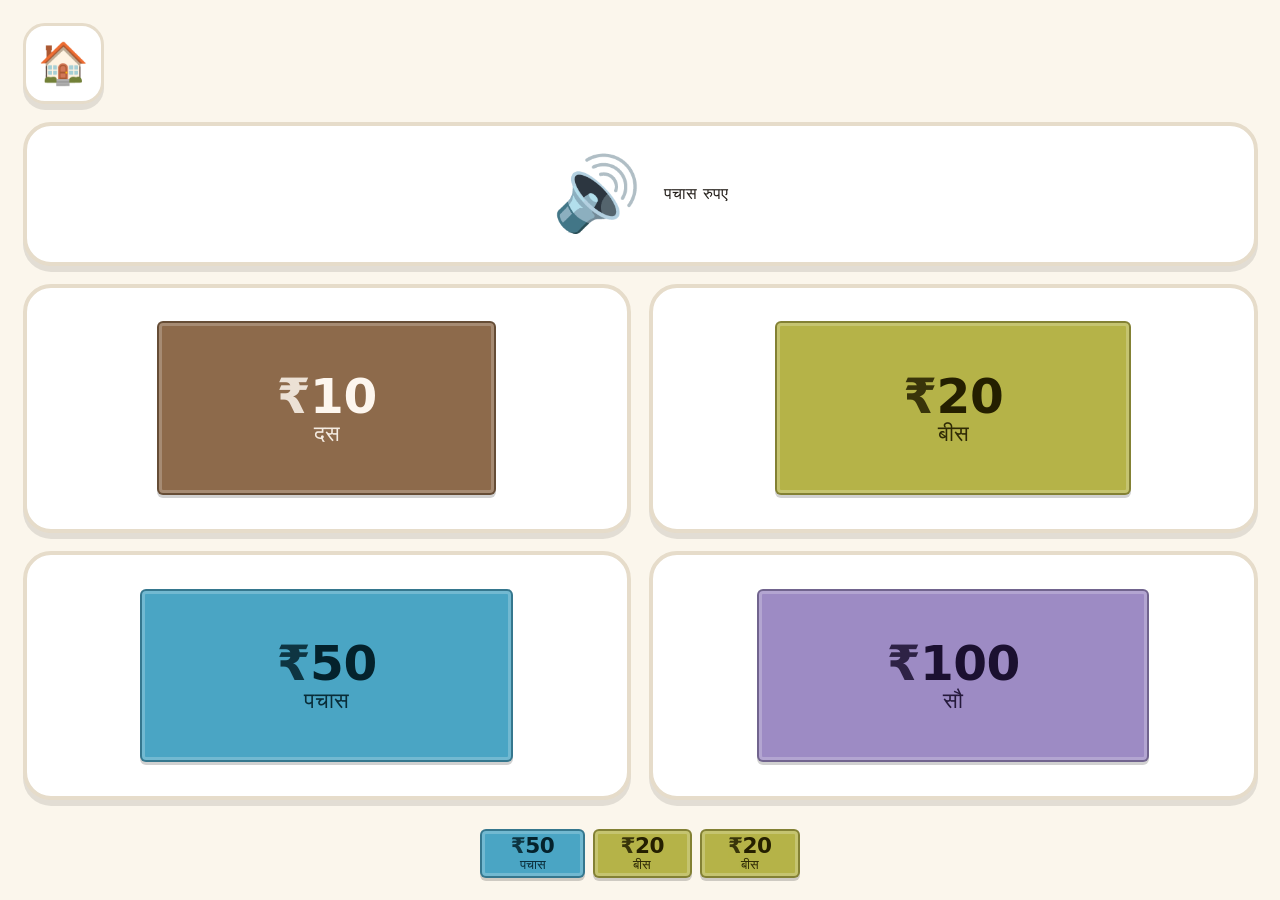
==== tools/note-check.html @ 7c6976b0 "Add spaced review, tense questions, sentence building and rupee notes Four things, and a layout bug " ====
<!DOCTYPE html>
<html lang="en"><head>
<meta charset="utf-8">
<meta name="viewport" content="width=device-width, initial-scale=1">
<title>Note layout check</title>
<link rel="stylesheet" href="../css/app.css">
</head>
<body>
<div id="root"></div>
<script type="module">
// A layout harness, not part of the app: it renders the money pictures in the
// exact DOM the quiz builds so their size can be measured against their tile
// without playing through a transaction to reach one.
import { NOTES, tender, hindiValue } from '../js/notes.js';

const el = (tag, props = {}, ...kids) => {
  const n = document.createElement(tag);
  for (const [k, v] of Object.entries(props)) {
    if (k === 'class') n.className = v; else if (k === 'text') n.textContent = v;
    else n.setAttribute(k, v);
  }
  for (const k of kids.flat()) if (k != null) n.append(k.nodeType ? k : document.createTextNode(String(k)));
  return n;
};

function noteNode(value, size) {
  const d = NOTES.find((n) => n.value === value);
  return el('div', {
    class: `rnote ${size === 'ico' ? 'rnote-ico' : 'rnote-pic'}`,
    style: `--bg:${d.bg};--ink:${d.ink};--mm:${d.mm};aspect-ratio:${d.mm}/63`
  },
    el('div', { class: 'rnote-val' }, el('span', { class: 'rnote-rupee', text: '\u20b9' }), String(value)),
    el('div', { class: 'rnote-hi hi', text: hindiValue(value) })
  );
}
function coinNode(value, size) {
  return el('div', { class: `rcoin ${size === 'ico' ? 'rcoin-ico' : 'rcoin-pic'}` },
    el('span', { class: 'rcoin-val', text: `\u20b9${value}` }));
}

const n = Number(new URLSearchParams(location.search).get('n') || 4);
const values = [10, 20, 50, 100, 200, 500].slice(0, n);

const screen = el('div', { class: 'screen' },
  el('div', { class: 'topbar' }, el('button', { class: 'home-btn emoji' }, '\u{1f3e0}')),
  el('div', { class: 'prompt' },
    el('div', { class: 'speaker emoji', text: '\u{1f50a}' }),
    el('div', { class: 'ask-hi hi', text: '\u092a\u091a\u093e\u0938 \u0930\u0941\u092a\u090f' })
  ),
  el('div', { class: `choices n${n} note-choices` },
    values.map((v) => el('button', { class: 'choice' }, noteNode(v, 'pic')))
  )
);
document.getElementById('root').append(screen);

// the tender strip, on the worst case the money mode can produce
const strip = el('div', { class: 'tender' });
for (const p of tender(Number(new URLSearchParams(location.search).get('t') || 90))) {
  strip.append(p.kind === 'note' ? noteNode(p.value, 'ico') : coinNode(p.value, 'ico'));
}
screen.append(strip);

window.measure = () => ({
  view: `${innerWidth}x${innerHeight}`,
  notes: [...document.querySelectorAll('.choice')].map((t) => {
    const nr = t.querySelector('.rnote').getBoundingClientRect();
    const tr = t.getBoundingClientRect();
    return {
      v: t.textContent.trim(),
      w: Math.round(nr.width), tileW: Math.round(tr.width),
      h: Math.round(nr.height), tileH: Math.round(tr.height),
      clipped: nr.width > tr.width + 1 || nr.height > tr.height + 1
    };
  }),
  tender: {
    pieces: strip.children.length,
    overflowsX: strip.scrollWidth > strip.clientWidth + 1,
    widths: [...strip.children].map((c) => Math.round(c.getBoundingClientRect().width))
  },
  bodyOverflowX: document.body.scrollWidth - innerWidth,
  bodyOverflowY: document.body.scrollHeight - innerHeight
});
</script>
</body></html>
---- css/app.css ----
/* ---------------------------------------------------------------------------
   My English - app styles.
   Design rules that everything below serves:
     - one screen, one job, one obvious action
     - nothing tappable that is not part of the lesson
     - large targets (nothing under 72px), calm colours, no flashing
     - no scrolling on learner screens; nothing can be swiped away by accident
--------------------------------------------------------------------------- */

:root {
  --bg: #fbf6ec;
  --surface: #ffffff;
  --ink: #241f1a;
  --ink-soft: #6b6157;
  --line: #e6dcca;

  --teal: #0e7c6f;
  --teal-dark: #0a5d53;
  --amber: #e08a2e;
  --plum: #7a4fa3;
  --rose: #c8496b;
  --green: #2f9e50;

  --radius: 28px;
  --shadow: 0 6px 0 rgba(0, 0, 0, 0.10);
  --font: 'Segoe UI', system-ui, -apple-system, 'Noto Sans', sans-serif;
  --font-hi: 'Nirmala UI', 'Noto Sans Devanagari', 'Mangal', var(--font);
  --font-emoji: 'Segoe UI Emoji', 'Noto Color Emoji', 'Apple Color Emoji', sans-serif;
}

* {
  box-sizing: border-box;
  -webkit-tap-highlight-color: transparent;
}

html,
body {
  margin: 0;
  padding: 0;
  height: 100%;
  overflow: hidden;
  overscroll-behavior: none;
  background: var(--bg);
  color: var(--ink);
  font-family: var(--font);
  /* Nothing on a learner screen should be selectable, draggable or zoomable. */
  user-select: none;
  -webkit-user-select: none;
  -webkit-touch-callout: none;
  touch-action: manipulation;
}

#root {
  height: 100dvh;
  width: 100vw;
  display: flex;
  flex-direction: column;
  padding: env(safe-area-inset-top) env(safe-area-inset-right)
           env(safe-area-inset-bottom) env(safe-area-inset-left);
}

button {
  font-family: inherit;
  border: none;
  background: none;
  color: inherit;
  cursor: pointer;
  padding: 0;
}

.emoji {
  font-family: var(--font-emoji);
  line-height: 1;
}

.hi {
  font-family: var(--font-hi);
}

/* --- screen shell -------------------------------------------------------- */

.screen {
  flex: 1;
  min-height: 0;
  display: flex;
  flex-direction: column;
  gap: clamp(10px, 2vh, 20px);
  padding: clamp(12px, 2.5vh, 24px);
}

.topbar {
  display: flex;
  align-items: center;
  gap: 14px;
  flex: 0 0 auto;
}

.home-btn {
  width: clamp(64px, 9vh, 88px);
  height: clamp(64px, 9vh, 88px);
  flex: 0 0 auto;
  border-radius: 22px;
  background: var(--surface);
  border: 3px solid var(--line);
  box-shadow: var(--shadow);
  display: grid;
  place-items: center;
  font-size: clamp(30px, 4.5vh, 42px);
  transition: transform 0.08s ease;
}

.home-btn:active {
  transform: translateY(4px);
  box-shadow: 0 2px 0 rgba(0, 0, 0, 0.1);
}

/* Star strip: pure feedback, never interactive, never a way to lose. */
.stars {
  flex: 1;
  display: flex;
  gap: clamp(4px, 1vw, 10px);
  align-items: center;
  justify-content: flex-end;
  pointer-events: none;
  min-width: 0;
  overflow: hidden;
  /* Ten stars plus the home button must fit the narrowest phone, so the width
     of the screen caps the size as well as its height. */
  font-size: min(clamp(18px, 3.4vh, 34px), 4.2vw);
}

.stars span {
  opacity: 0.22;
  transition: opacity 0.25s ease, transform 0.25s ease;
}

.stars span.on {
  opacity: 1;
  transform: scale(1.12);
}

/* --- home ---------------------------------------------------------------- */

.home {
  justify-content: center;
  gap: clamp(14px, 3vh, 28px);
}

.home-title {
  text-align: center;
  flex: 0 0 auto;
}

.home-title .big {
  font-size: clamp(28px, 5vh, 46px);
  font-weight: 800;
  letter-spacing: -0.5px;
}

.home-title .sub {
  font-size: clamp(17px, 2.6vh, 24px);
  color: var(--ink-soft);
  margin-top: 4px;
}

.tiles {
  flex: 1;
  min-height: 0;
  display: grid;
  grid-template-columns: 1fr 1fr;
  gap: clamp(12px, 2.4vh, 22px);
}

.tile {
  border-radius: var(--radius);
  color: #fff;
  display: flex;
  flex-direction: column;
  align-items: center;
  justify-content: center;
  gap: clamp(4px, 1.2vh, 12px);
  box-shadow: 0 7px 0 rgba(0, 0, 0, 0.16);
  transition: transform 0.08s ease, box-shadow 0.08s ease;
  padding: 10px;
  min-height: 108px;
}

.tile:active {
  transform: translateY(5px);
  box-shadow: 0 2px 0 rgba(0, 0, 0, 0.16);
}

.tile .ico {
  font-size: clamp(38px, 8vh, 76px);
}

.tile .lab-hi {
  font-family: var(--font-hi);
  font-size: clamp(20px, 3.4vh, 34px);
  font-weight: 700;
}

.tile .lab-en {
  font-size: clamp(13px, 1.9vh, 19px);
  opacity: 0.9;
  letter-spacing: 0.4px;
}

.t-words   { background: var(--teal); }
.t-listen  { background: var(--amber); }
.t-read    { background: var(--plum); }
.t-phrases { background: var(--rose); }
.t-sentences { background: var(--teal-dark); }
.t-money { background: #8a5a2b; }

/* An odd number of tiles would leave a hole, so the last one spans instead. */
.tiles .tile:last-child:nth-child(odd) { grid-column: 1 / -1; }

/* The written-down corner code. Inert by design: pointer-events off means it
   can never open the panel by being tapped, and never eats a corner tap that
   lands on top of it. */
.hint {
  flex: 0 0 auto;
  text-align: center;
  pointer-events: none;
  user-select: none;
  -webkit-user-select: none;
  color: var(--ink-soft);
  opacity: 0.62;
  line-height: 1.35;
  padding: 0 6px;
}

.hint-label {
  font-size: clamp(10px, 1.4vh, 12px);
  font-weight: 700;
  letter-spacing: 0.8px;
  text-transform: uppercase;
}

.hint-steps {
  font-size: clamp(11px, 1.5vh, 13px);
}

.hint-steps b {
  font-weight: 600;
  white-space: nowrap;
}

/* Invisible caregiver corners. No hover, no cursor, no visual trace: a stray
   tap here must produce nothing at all. */
.corner {
  position: fixed;
  width: 60px;
  height: 60px;
  z-index: 40;
  background: transparent;
  cursor: default;
}

/* The bottom two sit above the system gesture strip on Android, which would
   otherwise swallow the tap. */
.corner.tl { top: 0; left: 0; }
.corner.tr { top: 0; right: 0; }
.corner.bl { bottom: calc(env(safe-area-inset-bottom) + 24px); left: 0; }
.corner.br { bottom: calc(env(safe-area-inset-bottom) + 24px); right: 0; }

/* --- category grid ------------------------------------------------------- */

.grid-cats {
  flex: 1;
  min-height: 0;
  display: grid;
  grid-template-columns: repeat(auto-fit, minmax(clamp(120px, 26vw, 200px), 1fr));
  grid-auto-rows: 1fr;
  gap: clamp(10px, 1.8vh, 18px);
}

.cat {
  border-radius: 22px;
  background: var(--surface);
  border: 3px solid var(--line);
  box-shadow: var(--shadow);
  display: flex;
  flex-direction: column;
  align-items: center;
  justify-content: center;
  gap: 6px;
  min-height: 92px;
  transition: transform 0.08s ease;
}

.cat:active {
  transform: translateY(4px);
}

.cat .ico { font-size: clamp(30px, 5.4vh, 52px); }
.cat .lab-hi { font-family: var(--font-hi); font-size: clamp(16px, 2.4vh, 24px); font-weight: 700; }
.cat .lab-en { font-size: clamp(12px, 1.6vh, 16px); color: var(--ink-soft); }

/* --- word / phrase card -------------------------------------------------- */

.card {
  flex: 1;
  min-height: 0;
  border-radius: var(--radius);
  background: var(--surface);
  border: 4px solid var(--line);
  box-shadow: var(--shadow);
  display: flex;
  flex-direction: column;
  align-items: center;
  justify-content: center;
  gap: clamp(6px, 1.6vh, 18px);
  padding: clamp(10px, 2vh, 24px);
  text-align: center;
  transition: transform 0.09s ease;
}

.card:active { transform: scale(0.99); }

.card .pic {
  font-size: clamp(64px, 22vh, 190px);
}

.card .pic-swatch {
  width: clamp(90px, 20vh, 180px);
  height: clamp(90px, 20vh, 180px);
  border-radius: 50%;
  border: 5px solid rgba(0, 0, 0, 0.14);
}

.card .pic-num {
  font-size: clamp(80px, 24vh, 200px);
  font-weight: 800;
  color: var(--teal);
  line-height: 1;
}

.card .word-en {
  font-size: clamp(34px, 7vh, 74px);
  font-weight: 800;
  letter-spacing: 0.5px;
}

.card .word-en.phrase {
  font-size: clamp(24px, 4.6vh, 48px);
  line-height: 1.2;
}

.card .word-hi {
  font-family: var(--font-hi);
  font-size: clamp(24px, 4.4vh, 46px);
  color: var(--teal-dark);
  font-weight: 600;
}

.card .word-hi.phrase {
  font-size: clamp(19px, 3.2vh, 34px);
}

.sent-pic {
  display: flex;
  align-items: center;
  justify-content: center;
  gap: clamp(4px, 1.4vw, 16px);
  min-width: 0;
  max-width: 100%;
}

/* The verb reads as a modifier of the object, so it sits smaller - but sized
   explicitly, never in em. `.verb` and `.pic`/`.ico` sit on the same element
   and have equal specificity, so a relative size here resolves against the
   inherited body size and collapses the glyph to ~10px. */
/* A verb glyph may be two emoji (👀⏪). They must read as one unit, so they
   never wrap - the sizes below keep the pair inside a choice tile. */
.sent-pic .verb { opacity: 0.9; white-space: nowrap; }

/* Noun sizes. Width caps the size as well as height, so two pictures always fit
   one tile on a narrow phone. */
.card .sent-pic .pic          { font-size: min(clamp(64px, 22vh, 190px), 34vw); }
.choice .sent-pic .ico        { font-size: min(clamp(34px, 11vh, 100px), 17vw); }
.choices.n3 .sent-pic .ico    { font-size: min(clamp(26px, 8vh, 74px), 11vw); }

/* Verb sizes. These MUST come after the noun rules: `.verb` and `.pic`/`.ico`
   sit on the same element with equal specificity, so source order decides, and
   the verb is meant to read as the smaller modifier. Sizes are absolute, never
   em - a relative size resolves against the inherited body size and collapses
   the glyph to about 10px. */
.card .sent-pic .verb         { font-size: min(clamp(32px, 11vh, 96px), 16vw); }

/* Sized by how many glyphs are in the icon, because they sit side by side and
   an emoji renders about a third wider than its font size. Two glyphs plus the
   object already fills a 360px phone; three overflowed it.

   ORDER MATTERS, exactly as it does above: the verb span is class
   "emoji pic verb", so .pic and .verb both match it at equal specificity and
   whichever is written last wins. The object rules go first and the verb rule
   last, or the verb gets sized like an object and runs off the screen - which
   is the failure these rules were added to fix. */
.card .sent-pic.g2 .pic       { font-size: min(clamp(52px, 18vh, 158px), 30vw); }
.card .sent-pic.g2 .pic-num   { font-size: min(clamp(52px, 18vh, 158px), 30vw); }
.card .sent-pic.g2 .pic-swatch { width: 30vw; height: 30vw; }
.card .sent-pic.g2 .verb      { font-size: min(clamp(26px, 9vh, 76px), 13vw); }

.card .sent-pic.g3 .pic       { font-size: min(clamp(44px, 15vh, 130px), 24vw); }
.card .sent-pic.g3 .pic-num   { font-size: min(clamp(44px, 15vh, 130px), 24vw); }
.card .sent-pic.g3 .pic-swatch { width: 24vw; height: 24vw; }
.card .sent-pic.g3 .verb      { font-size: min(clamp(20px, 7vh, 58px), 9.5vw); }
.choice .sent-pic .verb       { font-size: min(clamp(18px, 5.5vh, 52px), 7vw); }
.choices.n3 .sent-pic .verb   { font-size: min(clamp(14px, 4vh, 36px), 4.6vw); }

.shop-item {
  display: flex;
  align-items: center;
  justify-content: center;
  gap: clamp(10px, 3vw, 32px);
}

.price {
  display: flex;
  flex-direction: column;
  align-items: center;
  line-height: 1;
}

.price .rupee { font-size: clamp(16px, 2.4vh, 26px); color: var(--ink-soft); }
.price .amount { font-size: min(clamp(44px, 12vh, 110px), 20vw); font-weight: 800; color: var(--teal-dark); }
.price .amount-hi { font-size: clamp(15px, 2.2vh, 24px); color: var(--ink-soft); margin-top: 4px; }

/* The arithmetic, shown plainly above the choices. */
.sum {
  flex: 0 0 auto;
  text-align: center;
  font-size: clamp(26px, 4.6vh, 48px);
  font-weight: 800;
  color: var(--ink-soft);
  letter-spacing: 2px;
}

.money-ask { flex: 0 0 auto; padding: clamp(10px, 2vh, 20px); }
.money-ask .ask-en {
  font-size: clamp(20px, 3.4vh, 36px);
  font-weight: 800;
  text-align: center;
}
.money-ask .ask-hi {
  font-size: clamp(17px, 2.8vh, 30px);
  color: var(--teal-dark);
  text-align: center;
  margin-top: 4px;
}

/* The item picture shares the card with two lines of text, so it cannot claim
   the same height it does on a plain word card. */
.money-card .pic { font-size: min(clamp(48px, 14vh, 130px), 26vw); }

.num-choices .price .amount { font-size: min(clamp(34px, 9vh, 76px), 14vw); }
.num-choices .price .amount-hi { font-size: clamp(13px, 1.8vh, 20px); }

.hidden-en {
  border: 3px dashed var(--line);
  border-radius: 18px;
  padding: clamp(8px, 1.8vh, 18px) clamp(28px, 8vw, 64px);
  font-size: clamp(26px, 4.6vh, 48px);
  opacity: 0.55;
}

.act-reveal { background: var(--plum); }

/* Two clauses means four glyphs, so everything shrinks to fit one line. */
.sent-pic.two { gap: clamp(2px, 0.8vw, 10px); flex-wrap: nowrap; }
.card .sent-pic.two .verb { font-size: min(clamp(20px, 6vh, 54px), 9vw); }
.card .sent-pic.two .pic  { font-size: min(clamp(30px, 9vh, 84px), 14vw); }

.card .example {
  margin-top: clamp(4px, 1.4vh, 14px);
  padding-top: clamp(6px, 1.4vh, 14px);
  border-top: 3px solid var(--line);
  width: min(92%, 760px);
  display: flex;
  flex-direction: column;
  gap: 4px;
}

.card .ex-en {
  font-size: clamp(17px, 2.8vh, 30px);
  font-weight: 600;
  color: var(--ink);
}

.card .ex-hi {
  font-size: clamp(15px, 2.4vh, 26px);
  color: var(--ink-soft);
}

/* --- action row ---------------------------------------------------------- */

.actions {
  flex: 0 0 auto;
  display: flex;
  gap: clamp(10px, 2vw, 18px);
}

.act {
  flex: 1;
  min-height: clamp(76px, 11vh, 104px);
  border-radius: 22px;
  display: flex;
  align-items: center;
  justify-content: center;
  gap: 10px;
  font-size: clamp(20px, 3vh, 30px);
  font-weight: 700;
  color: #fff;
  box-shadow: 0 6px 0 rgba(0, 0, 0, 0.16);
  transition: transform 0.08s ease, box-shadow 0.08s ease;
}

.act:active {
  transform: translateY(4px);
  box-shadow: 0 2px 0 rgba(0, 0, 0, 0.16);
}

.act .ico { font-size: clamp(24px, 3.6vh, 36px); }

/* A typographic arrow stays crisp and large; the emoji arrow renders as a
   small boxed glyph on Windows. */
.act .arrow {
  font-size: clamp(34px, 5.4vh, 52px);
  font-weight: 700;
  line-height: 1;
}
.act-hear { background: var(--teal); }
.act-hindi { background: var(--amber); font-family: var(--font-hi); }
.act-next { background: var(--green); flex: 1.3; }

/* --- quiz ---------------------------------------------------------------- */

.prompt {
  flex: 0 0 auto;
  border-radius: var(--radius);
  background: var(--surface);
  border: 4px solid var(--line);
  box-shadow: var(--shadow);
  min-height: clamp(96px, 16vh, 170px);
  display: flex;
  align-items: center;
  justify-content: center;
  gap: clamp(10px, 2vw, 22px);
  padding: 12px 18px;
  transition: transform 0.09s ease;
}

.prompt:active { transform: scale(0.99); }

.prompt .speaker { font-size: clamp(40px, 8vh, 76px); }

.prompt .read-word {
  font-size: clamp(38px, 8vh, 82px);
  font-weight: 800;
  letter-spacing: 1px;
}

/* --- building a sentence -------------------------------------------------- */

.build-prompt {
  flex-direction: column;
  gap: clamp(4px, 1.2vh, 12px);
  min-height: 0;
  padding: 10px 14px;
}

.build-prompt .sent-pic .ico  { font-size: clamp(28px, 6vh, 56px); }
.build-prompt .sent-pic .verb { font-size: clamp(20px, 4.4vh, 42px); }
.build-prompt .sent-pic .num  { font-size: clamp(28px, 6vh, 56px); }
.build-prompt .sent-pic .swatch {
  width: clamp(28px, 6vh, 56px);
  height: clamp(28px, 6vh, 56px);
}

.build-hi {
  font-size: clamp(19px, 3.4vh, 34px);
  font-weight: 700;
  text-align: center;
  line-height: 1.3;
}

/* The line being built. Empty slots are drawn from the start so the length of
   the answer is visible - it is a sentence, not an open-ended pile. */
.build-line {
  flex: 0 0 auto;
  display: flex;
  flex-wrap: wrap;
  align-items: center;
  justify-content: center;
  gap: clamp(5px, 1.4vw, 10px);
  min-height: clamp(48px, 8vh, 76px);
  padding: clamp(6px, 1.4vh, 12px);
  border-radius: var(--radius);
  background: var(--surface);
  border: 4px dashed var(--line);
}

.build-word,
.build-slot {
  display: inline-flex;
  align-items: center;
  justify-content: center;
  min-height: clamp(34px, 5.4vh, 52px);
  border-radius: 10px;
  font-size: clamp(17px, 3vh, 30px);
  font-weight: 700;
}

.build-word {
  padding: 4px clamp(8px, 2vw, 16px);
  background: var(--teal);
  color: #fff;
  box-shadow: 0 3px 0 rgba(0, 0, 0, 0.16);
}

.build-slot {
  width: clamp(38px, 9vw, 62px);
  background: rgba(0, 0, 0, 0.05);
  border: 2px dashed var(--line);
}

.build-tray {
  flex: 1;
  min-height: 0;
  display: flex;
  flex-wrap: wrap;
  align-content: center;
  justify-content: center;
  gap: clamp(7px, 1.8vw, 14px);
  padding: clamp(4px, 1.4vh, 14px) 0;
}

/* Big enough to hit without aiming: the tap target is the point, not density. */
.build-tile {
  padding: clamp(8px, 1.6vh, 16px) clamp(12px, 3vw, 24px);
  border-radius: 14px;
  background: var(--surface);
  border: 4px solid var(--line);
  box-shadow: var(--shadow);
  font-size: clamp(18px, 3.2vh, 32px);
  font-weight: 700;
  min-height: 48px;
  transition: transform 0.09s ease, border-color 0.15s ease, background 0.15s ease;
}

.build-tile:active { transform: translateY(4px); }

.build-tile.wrong {
  border-color: var(--rose);
  background: #fdeef1;
}

.build-actions { justify-content: center; gap: clamp(12px, 4vw, 30px); }

/* --- rupee notes ---------------------------------------------------------- */

/* Drawn, not photographed. The two things that carry the recognition are the
   colour and the length, and both are real: the aspect ratio comes from the
   note's actual millimetres, so a 500 is visibly longer than a 10. */
.rnote {
  background: var(--bg);
  color: var(--ink);
  border-radius: 6px;
  border: 2px solid rgba(0, 0, 0, 0.28);
  box-shadow: 0 3px 0 rgba(0, 0, 0, 0.18), inset 0 0 0 3px rgba(255, 255, 255, 0.22);
  display: flex;
  flex-direction: column;
  align-items: center;
  justify-content: center;
  gap: 2px;
  flex: 0 0 auto;
  overflow: hidden;
}

/* Sized by WIDTH, not height. A note is much wider than it is tall, so
   choosing the height first pushes the width past the tile - which
   `overflow: hidden` on .choice then quietly clips instead of reporting.
   Width is taken as a share of the tile scaled by the note's real length, so
   the ₹500 fills the tile and every other note is shorter in true
   proportion; the aspect ratio supplies the height. */
.rnote-ico { height: clamp(30px, 5.4vh, 50px); }

.rnote-pic {
  width: calc(var(--mm) / 150 * 88%);
  max-width: calc(var(--mm) / 150 * min(88%, 46vh));
  height: auto;
}

.rnote-val {
  font-weight: 800;
  line-height: 1;
  letter-spacing: -0.5px;
}

.rnote-rupee { font-weight: 700; opacity: 0.85; }

.rnote-hi { line-height: 1; opacity: 0.92; }

.rnote-ico .rnote-val { font-size: clamp(13px, 2.4vh, 22px); }
.rnote-ico .rnote-hi  { font-size: clamp(8px, 1.4vh, 13px); }
.rnote-pic .rnote-val { font-size: clamp(24px, 5.4vh, 54px); }
.rnote-pic .rnote-hi  { font-size: clamp(12px, 2.4vh, 24px); }

.rcoin {
  border-radius: 50%;
  background: radial-gradient(circle at 34% 30%, #e8e4dc, #a9a49a 72%, #8c877d);
  border: 2px solid rgba(0, 0, 0, 0.3);
  color: #2a2723;
  display: grid;
  place-items: center;
  flex: 0 0 auto;
  aspect-ratio: 1;
  box-shadow: 0 3px 0 rgba(0, 0, 0, 0.16);
}

.rcoin-ico { height: clamp(24px, 4.2vh, 40px); }
.rcoin-pic { height: clamp(48px, 10vh, 96px); }
.rcoin-ico .rcoin-val { font-size: clamp(10px, 1.8vh, 17px); font-weight: 800; }
.rcoin-pic .rcoin-val { font-size: clamp(18px, 4vh, 38px); font-weight: 800; }

/* The money laid out in a hand. Wraps rather than scrolls: ₹50 as five tens
   is five pieces, and they must all stay visible to be counted. */
.tender {
  display: flex;
  flex-wrap: wrap;
  justify-content: center;
  align-items: center;
  gap: clamp(3px, 1vw, 8px);
  margin-top: clamp(4px, 1.2vh, 12px);
  max-width: 100%;
}

/* A note is wide, so its tile needs the room a square picture does not. */
.note-choices .choice { padding: 6px; }

/* --- "when?" question ----------------------------------------------------- */

/* The prompt carries the speaker AND the picture, so the picture has to be
   held to a size that leaves the speaker recognisable next to it. */
.when-prompt .sent-pic .ico { font-size: clamp(30px, 6.5vh, 62px); }
.when-prompt .sent-pic .verb { font-size: clamp(22px, 5vh, 46px); }
.when-prompt .sent-pic .num  { font-size: clamp(30px, 6.5vh, 62px); }
.when-prompt .sent-pic .swatch {
  width: clamp(30px, 6.5vh, 62px);
  height: clamp(30px, 6.5vh, 62px);
}

/* A time tile is a glyph over two labels. The Hindi is the one that teaches
   it - बीता कल and आने वाला कल are the only unambiguous way to say which कल
   is meant - so it is the larger of the two. */
.time-choice {
  display: flex;
  flex-direction: column;
  align-items: center;
  justify-content: center;
  gap: clamp(1px, 0.5vh, 5px);
  padding: 8px 6px;
  text-align: center;
}

.time-choice .time-ico {
  font-size: clamp(26px, 6.5vh, 62px);
  line-height: 1.1;
}

.time-choice .time-hi {
  font-size: clamp(15px, 2.9vh, 30px);
  font-weight: 700;
  line-height: 1.15;
}

.time-choice .time-en {
  font-size: clamp(11px, 1.9vh, 18px);
  color: var(--ink-soft);
  line-height: 1.15;
}

/* Four times on a narrow phone: two rows of two, and the labels shrink rather
   than the tile growing a scrollbar. */
.choices.n4.time-choices .time-choice .time-hi { font-size: clamp(14px, 2.4vh, 26px); }
.choices.n4.time-choices .time-choice .time-ico { font-size: clamp(22px, 5vh, 50px); }
.choices.n3.time-choices .time-choice .time-hi { font-size: clamp(13px, 2.3vh, 24px); }
.choices.n3.time-choices .time-choice .time-en { font-size: clamp(10px, 1.6vh, 15px); }

.choices {
  flex: 1;
  min-height: 0;
  min-width: 0;
  display: grid;
  gap: clamp(10px, 2vh, 18px);
}

.choices.n2 { grid-template-columns: 1fr 1fr; }
.choices.n3 { grid-template-columns: repeat(3, 1fr); }
.choices.n4 { grid-template-columns: 1fr 1fr; grid-template-rows: 1fr 1fr; }

.choice {
  min-width: 0;
  overflow: hidden;
  border-radius: var(--radius);
  background: var(--surface);
  border: 4px solid var(--line);
  box-shadow: var(--shadow);
  display: grid;
  place-items: center;
  min-height: 92px;
  transition: transform 0.09s ease, border-color 0.15s ease, background 0.15s ease;
}

.choice:active { transform: translateY(4px); }

.choice .ico { font-size: clamp(46px, 13vh, 118px); }

.choice .swatch {
  width: clamp(58px, 12vh, 120px);
  height: clamp(58px, 12vh, 120px);
  border-radius: 50%;
  border: 5px solid rgba(0, 0, 0, 0.14);
}

.choice .num {
  font-size: clamp(52px, 14vh, 130px);
  font-weight: 800;
  color: var(--teal);
}

.choice.right {
  border-color: var(--green);
  background: #eafaee;
}

.choice.wrong {
  animation: shake 0.4s ease;
  border-color: #e3c6c6;
}

@keyframes shake {
  0%, 100% { transform: translateX(0); }
  20% { transform: translateX(-9px); }
  40% { transform: translateX(9px); }
  60% { transform: translateX(-5px); }
  80% { transform: translateX(5px); }
}

/* --- overlays ------------------------------------------------------------ */

.overlay {
  position: fixed;
  inset: 0;
  z-index: 60;
  display: grid;
  place-items: center;
  background: rgba(251, 246, 236, 0.92);
  animation: pop 0.25s ease;
}

.overlay .mark {
  font-size: clamp(90px, 26vh, 220px);
}

.overlay .msg {
  font-family: var(--font-hi);
  font-size: clamp(28px, 5vh, 52px);
  font-weight: 800;
  color: var(--green);
  text-align: center;
}

@keyframes pop {
  from { opacity: 0; transform: scale(0.9); }
  to { opacity: 1; transform: scale(1); }
}

/* Start gate: satisfies the browser's "speech needs a gesture" rule. */
.gate {
  flex: 1;
  display: flex;
  flex-direction: column;
  align-items: center;
  justify-content: center;
  gap: 22px;
  text-align: center;
  padding: 24px;
}

.gate .big-emoji { font-size: clamp(72px, 20vh, 170px); }

.gate .go {
  background: var(--teal);
  color: #fff;
  border-radius: 999px;
  padding: clamp(18px, 3vh, 30px) clamp(40px, 9vw, 84px);
  font-size: clamp(26px, 4.4vh, 44px);
  font-weight: 800;
  font-family: var(--font-hi);
  box-shadow: 0 7px 0 rgba(0, 0, 0, 0.18);
}

.gate .go:active { transform: translateY(5px); box-shadow: 0 2px 0 rgba(0, 0, 0, 0.18); }

/* --- caregiver panel (adults only; never reached by accident) ------------ */

.admin {
  overflow-y: auto;
  overscroll-behavior: contain;
  user-select: text;
  -webkit-user-select: text;
  gap: 18px;
}

.admin h1 {
  font-size: 26px;
  margin: 0;
}

.admin h2 {
  font-size: 16px;
  text-transform: uppercase;
  letter-spacing: 1.2px;
  color: var(--ink-soft);
  margin: 18px 0 6px;
}

.admin .panel {
  background: var(--surface);
  border: 2px solid var(--line);
  border-radius: 16px;
  padding: 16px;
}

.admin .row {
  display: flex;
  align-items: center;
  justify-content: space-between;
  gap: 14px;
  padding: 10px 0;
  border-bottom: 1px solid var(--line);
  font-size: 17px;
}

.admin .row:last-child { border-bottom: none; }

.admin select,
.admin input[type='range'] {
  font-size: 16px;
  min-height: 40px;
  max-width: 58%;
}

.admin .level-row {
  display: flex;
  align-items: flex-start;
  gap: 14px;
  width: 100%;
  text-align: left;
  padding: 12px 10px;
  border-radius: 12px;
  border: 2px solid transparent;
  background: none;
}

.admin .level-row.on {
  border-color: var(--teal);
  background: #eef7f5;
}

.admin .level-n {
  flex: 0 0 auto;
  width: 34px;
  height: 34px;
  border-radius: 50%;
  display: grid;
  place-items: center;
  font-weight: 800;
  background: var(--line);
  color: var(--ink);
}

.admin .level-row.on .level-n { background: var(--teal); color: #fff; }
.admin .level-body { min-width: 0; }
.admin .level-name { display: flex; align-items: baseline; gap: 8px; flex-wrap: wrap; font-size: 18px; font-weight: 700; }
.admin .level-en { font-weight: 600; color: var(--ink-soft); font-size: 15px; }
.admin .level-count { font-size: 12px; color: var(--ink-soft); margin-left: auto; }
.admin .level-ready {
  font-size: 12px;
  text-transform: uppercase;
  letter-spacing: 1px;
  background: var(--green);
  color: #fff;
  border-radius: 999px;
  padding: 2px 9px;
}
.admin .level-note { font-size: 14px; color: var(--ink-soft); line-height: 1.45; margin-top: 3px; }

.admin .chips {
  display: flex;
  flex-wrap: wrap;
  gap: 8px;
}

.admin .chip {
  border: 2px solid var(--line);
  background: #fff;
  border-radius: 999px;
  padding: 9px 16px;
  font-size: 15px;
  font-family: var(--font-hi);
}

.admin .chip.on {
  background: var(--teal);
  border-color: var(--teal);
  color: #fff;
}

.admin .btn {
  background: var(--teal);
  color: #fff;
  border-radius: 12px;
  padding: 14px 22px;
  font-size: 17px;
  font-weight: 700;
}

.admin .btn.danger { background: var(--rose); }
.admin .note { font-size: 14px; color: var(--ink-soft); line-height: 1.5; }
.admin .warn { color: var(--rose); font-weight: 600; }

/* Landscape phones: keep the card from squeezing the buttons out of view. */
@media (max-height: 460px) {
  .tiles { grid-template-columns: repeat(4, 1fr); }
  .card .pic { font-size: clamp(48px, 26vh, 120px); }

  /* Landscape on a phone has no room for the money card AND the notes under
     it - shrinking them was not enough, the card still ran over. The notes go
     rather than the sentence: the numeral above them still says the amount,
     and this is the orientation nobody learns in anyway. */
  .money-card .tender { display: none; }
}
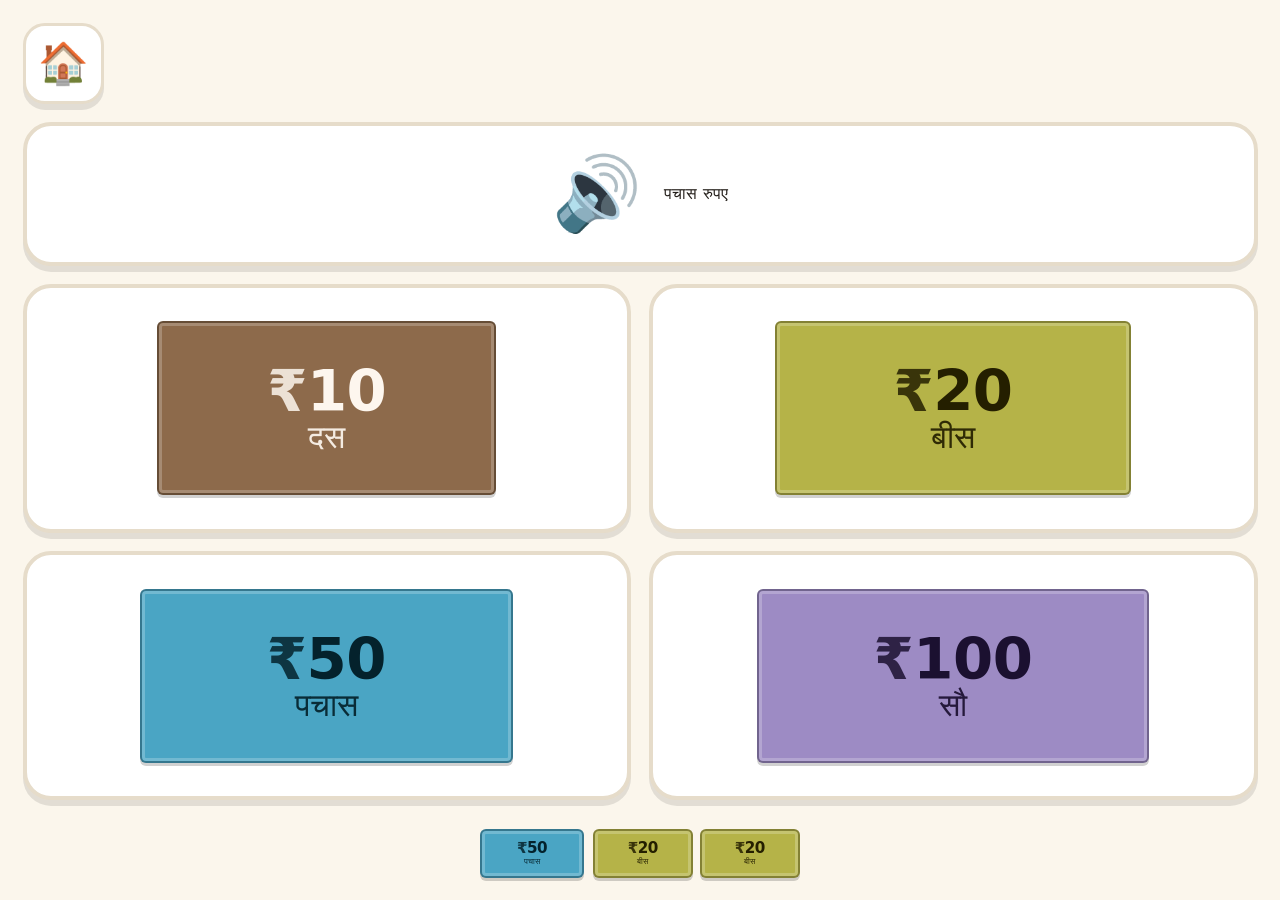
==== commit 16597a41: "Let rupee notes be photographs, and size their text off the note I claimed photographs of banknotes " ====
--- a/tools/note-check.html
+++ b/tools/note-check.html
@@ -69,7 +69,12 @@
       v: t.textContent.trim(),
       w: Math.round(nr.width), tileW: Math.round(tr.width),
       h: Math.round(nr.height), tileH: Math.round(tr.height),
-      clipped: nr.width > tr.width + 1 || nr.height > tr.height + 1
+      clipped: nr.width > tr.width + 1 || nr.height > tr.height + 1,
+      // the failure that hid behind overflow:hidden - the words are taller
+      // than the note they are printed on
+      textClipped: t.querySelector('.rnote')
+        ? t.querySelector('.rnote').scrollHeight - t.querySelector('.rnote').clientHeight
+        : 0
     };
   }),
   tender: {
--- a/css/app.css
+++ b/css/app.css
@@ -674,7 +674,9 @@
   flex-direction: column;
   align-items: center;
   justify-content: center;
-  gap: 2px;
+  /* No gap: on the fallback sizing path the two lines plus a 2px gap were
+     exactly 2px taller than the note. The line boxes already separate them. */
+  gap: 0;
   flex: 0 0 auto;
   overflow: hidden;
 }
@@ -703,10 +705,40 @@
 
 .rnote-hi { line-height: 1; opacity: 0.92; }
 
-.rnote-ico .rnote-val { font-size: clamp(13px, 2.4vh, 22px); }
-.rnote-ico .rnote-hi  { font-size: clamp(8px, 1.4vh, 13px); }
-.rnote-pic .rnote-val { font-size: clamp(24px, 5.4vh, 54px); }
-.rnote-pic .rnote-hi  { font-size: clamp(12px, 2.4vh, 24px); }
+/* The text has to be sized off the NOTE, not off the viewport.
+   The note's height comes from its tile's width via the aspect ratio, and the
+   type was sized in vh - two quantities with nothing to do with each other, so
+   on a tall narrow phone the words were half again taller than the box holding
+   them and `overflow: hidden` swallowed the difference in silence.
+
+   cqh is a percentage of the note's own height, which is exactly the right
+   unit. The vw values above it are the fallback for browsers without container
+   queries, and are deliberately sized for the tightest case - the three-across
+   grid - so they are safe everywhere rather than optimal anywhere. */
+.rnote { container-type: size; }
+
+.rnote-ico .rnote-val { font-size: min(clamp(10px, 2.4vh, 22px), 4vw); }
+.rnote-ico .rnote-hi  { font-size: min(clamp(7px, 1.4vh, 13px), 2.4vw); }
+.rnote-pic .rnote-val { font-size: min(clamp(12px, 5.4vh, 54px), 4.8vw); }
+.rnote-pic .rnote-hi  { font-size: min(clamp(7px, 2.4vh, 24px), 2.1vw); }
+
+.rnote-ico .rnote-val { font-size: 34cqh; }
+.rnote-ico .rnote-hi  { font-size: 19cqh; }
+.rnote-pic .rnote-val { font-size: 34cqh; }
+.rnote-pic .rnote-hi  { font-size: 19cqh; }
+
+/* A photograph fills the same box the drawing would have occupied, cropped to
+   the note's real proportions. Layout is therefore identical whether a note is
+   drawn or photographed, and every size measured for the drawings still holds. */
+.rnote-photo { padding: 0; }
+
+.rnote-photo img {
+  width: 100%;
+  height: 100%;
+  object-fit: cover;
+  display: block;
+  border-radius: 4px;
+}
 
 .rcoin {
   border-radius: 50%;
